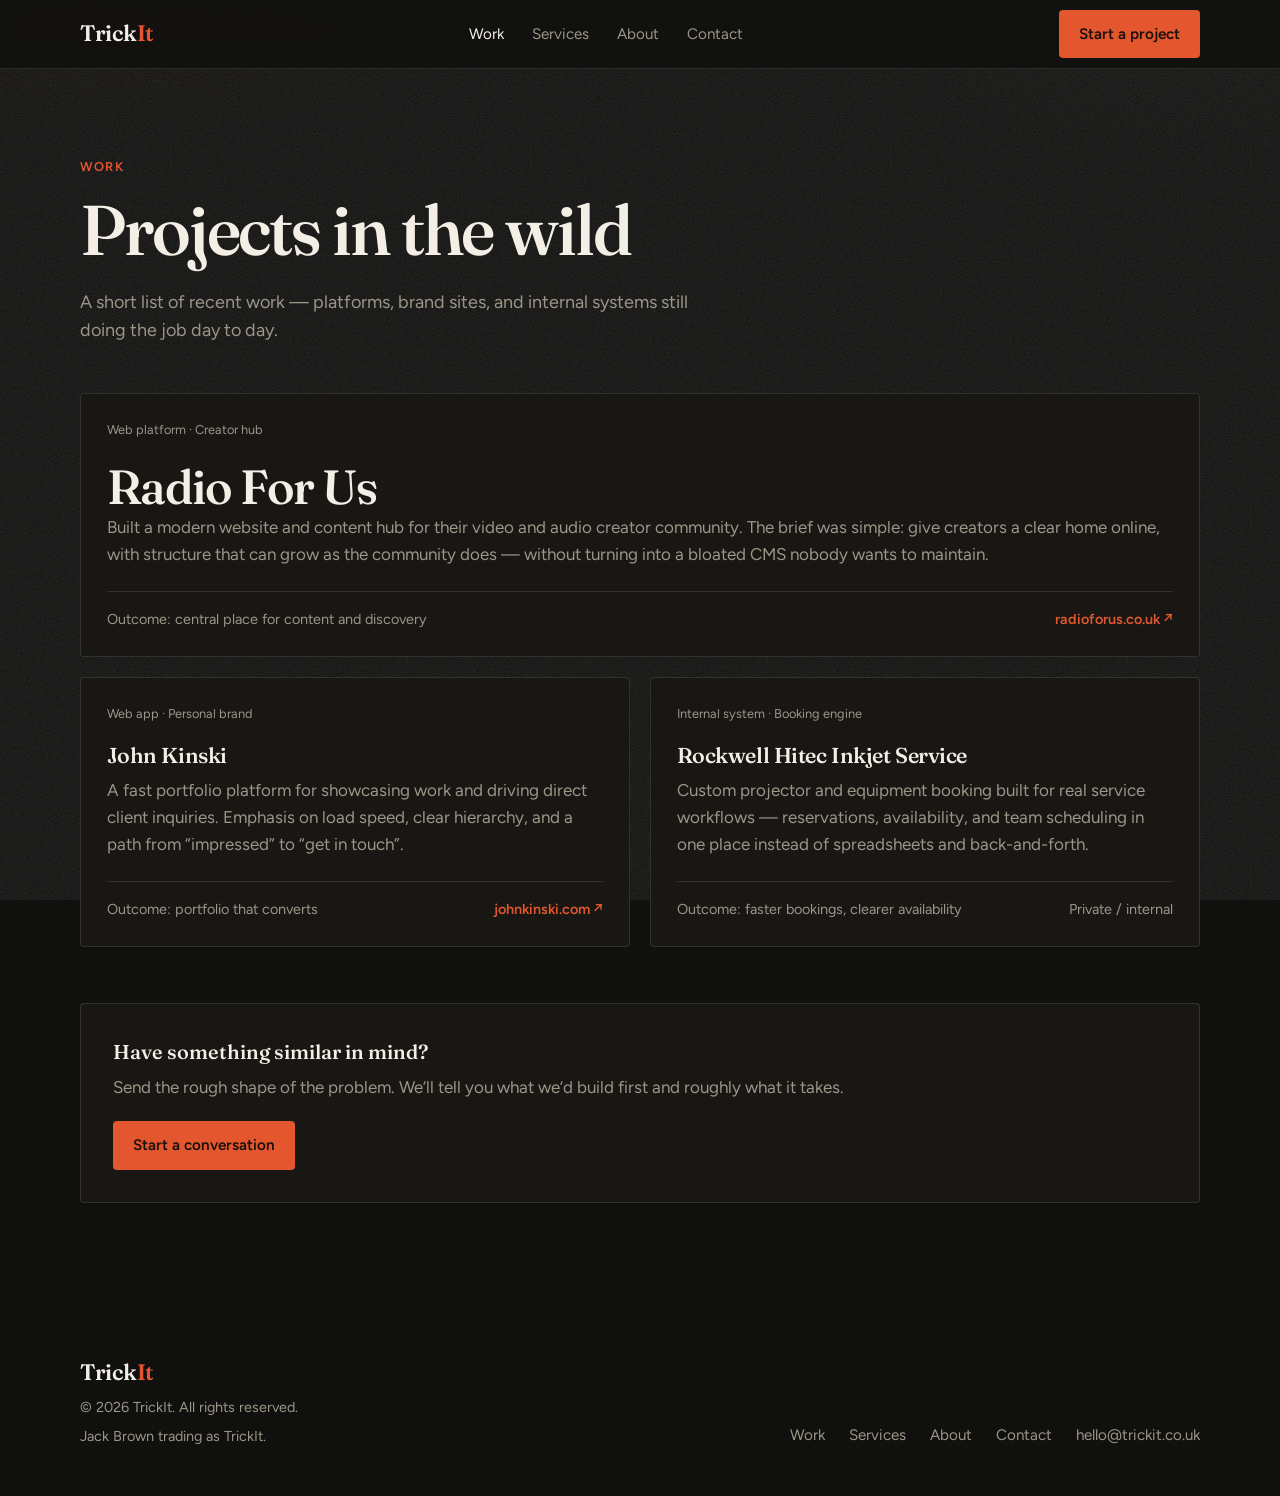
==== work.html @ 83f96be1 "Rebuild TrickIt as a multi-page studio site. Drop the neon single-page template for a warmer editori" ====
<!DOCTYPE html>
<html lang="en-GB">
<head>
  <meta charset="UTF-8" />
  <meta name="viewport" content="width=device-width, initial-scale=1.0" />
  <title>Work — TrickIt</title>
  <meta name="description" content="Selected TrickIt projects: Radio For Us, John Kinski, and Rockwell Hitec booking systems." />
  <meta name="theme-color" content="#10100e" />
  <link rel="preconnect" href="https://fonts.googleapis.com" />
  <link rel="preconnect" href="https://fonts.gstatic.com" crossorigin />
  <link href="https://fonts.googleapis.com/css2?family=Figtree:wght@400;500;600;700&family=Fraunces:opsz,wght@9..144,500;9..144,600&display=swap" rel="stylesheet" />
  <link rel="stylesheet" href="css/styles.css" />
</head>
<body>
  <div class="site">
    <header class="site-header">
      <div class="container nav-row">
        <a class="logo" href="index.html">Trick<span>It</span></a>
        <nav class="nav-desktop" data-nav aria-label="Primary">
          <a href="work.html">Work</a>
          <a href="services.html">Services</a>
          <a href="about.html">About</a>
          <a href="contact.html">Contact</a>
        </nav>
        <div class="nav-actions">
          <a class="btn btn-primary" href="contact.html">Start a project</a>
          <button class="menu-toggle" type="button" data-menu-toggle aria-expanded="false" aria-controls="mobile-nav" aria-label="Open menu">
            <span></span>
          </button>
        </div>
      </div>
      <div class="container">
        <nav id="mobile-nav" class="nav-mobile" data-mobile-nav data-nav aria-label="Mobile">
          <a href="work.html">Work</a>
          <a href="services.html">Services</a>
          <a href="about.html">About</a>
          <a href="contact.html">Contact</a>
          <a class="btn btn-primary" href="contact.html">Start a project</a>
        </nav>
      </div>
    </header>

    <main>
      <section class="page-hero">
        <div class="container reveal">
          <p class="eyebrow">Work</p>
          <h1>Projects in the wild</h1>
          <p class="lede">A short list of recent work — platforms, brand sites, and internal systems still doing the job day to day.</p>
        </div>
      </section>

      <section class="section" style="border-bottom:none; padding-top:1rem">
        <div class="container case-grid">
          <article class="case-card wide reveal" id="radioforus">
            <span class="tag">Web platform · Creator hub</span>
            <h2>Radio For Us</h2>
            <p>
              Built a modern website and content hub for their video and audio creator community.
              The brief was simple: give creators a clear home online, with structure that can grow as the community does —
              without turning into a bloated CMS nobody wants to maintain.
            </p>
            <div class="meta">
              <span>Outcome: central place for content and discovery</span>
              <a href="https://radioforus.co.uk" target="_blank" rel="noopener noreferrer">radioforus.co.uk ↗</a>
            </div>
          </article>

          <article class="case-card reveal" id="johnkinski">
            <span class="tag">Web app · Personal brand</span>
            <h3>John Kinski</h3>
            <p>
              A fast portfolio platform for showcasing work and driving direct client inquiries.
              Emphasis on load speed, clear hierarchy, and a path from “impressed” to “get in touch”.
            </p>
            <div class="meta">
              <span>Outcome: portfolio that converts</span>
              <a href="https://johnkinski.com" target="_blank" rel="noopener noreferrer">johnkinski.com ↗</a>
            </div>
          </article>

          <article class="case-card reveal reveal-delay-1" id="rockwell">
            <span class="tag">Internal system · Booking engine</span>
            <h3>Rockwell Hitec Inkjet Service</h3>
            <p>
              Custom projector and equipment booking built for real service workflows —
              reservations, availability, and team scheduling in one place instead of spreadsheets and back-and-forth.
            </p>
            <div class="meta">
              <span>Outcome: faster bookings, clearer availability</span>
              <span>Private / internal</span>
            </div>
          </article>
        </div>

        <div class="container" style="margin-top:3.5rem">
          <div class="panel reveal">
            <strong>Have something similar in mind?</strong>
            <p>Send the rough shape of the problem. We’ll tell you what we’d build first and roughly what it takes.</p>
            <p style="margin-top:1.25rem"><a class="btn btn-primary" href="contact.html">Start a conversation</a></p>
          </div>
        </div>
      </section>
    </main>

    <footer class="site-footer">
      <div class="container footer-row">
        <div>
          <a class="logo" href="index.html">Trick<span>It</span></a>
          <p class="footer-copy">© 2026 TrickIt. All rights reserved.</p>
          <p class="footer-copy">Jack Brown trading as TrickIt.</p>
        </div>
        <nav class="footer-links" aria-label="Footer">
          <a href="work.html">Work</a>
          <a href="services.html">Services</a>
          <a href="about.html">About</a>
          <a href="contact.html">Contact</a>
          <a href="mailto:hello@trickit.co.uk">hello@trickit.co.uk</a>
        </nav>
      </div>
    </footer>
  </div>
  <script src="js/main.js"></script>
</body>
</html>
---- css/styles.css ----
/* TrickIt — studio site */

:root {
  --bg: #10100e;
  --bg-elevated: #181714;
  --bg-soft: #1e1c18;
  --text: #f3efe6;
  --muted: #9c9588;
  --line: rgba(243, 239, 230, 0.12);
  --line-strong: rgba(243, 239, 230, 0.22);
  --accent: #e4572e;
  --accent-soft: rgba(228, 87, 46, 0.14);
  --accent-ink: #1a0f0b;
  --max: 1120px;
  --radius: 4px;
  --font-display: "Fraunces", Georgia, serif;
  --font-body: "Figtree", system-ui, sans-serif;
}

*,
*::before,
*::after {
  box-sizing: border-box;
}

html {
  scroll-behavior: smooth;
}

body {
  margin: 0;
  min-height: 100vh;
  background: var(--bg);
  color: var(--text);
  font-family: var(--font-body);
  font-size: 1.0625rem;
  line-height: 1.6;
  -webkit-font-smoothing: antialiased;
}

body::before {
  content: "";
  position: fixed;
  inset: 0;
  pointer-events: none;
  z-index: 0;
  opacity: 0.35;
  background:
    radial-gradient(ellipse 70% 45% at 10% -10%, rgba(228, 87, 46, 0.16), transparent 55%),
    radial-gradient(ellipse 50% 40% at 90% 0%, rgba(243, 239, 230, 0.05), transparent 50%),
    url("data:image/svg+xml,%3Csvg viewBox='0 0 200 200' xmlns='http://www.w3.org/2000/svg'%3E%3Cfilter id='n'%3E%3CfeTurbulence type='fractalNoise' baseFrequency='0.85' numOctaves='2' stitchTiles='stitch'/%3E%3C/filter%3E%3Crect width='100%25' height='100%25' filter='url(%23n)' opacity='0.45'/%3E%3C/svg%3E");
  background-size: auto, auto, 180px 180px;
}

img {
  max-width: 100%;
  display: block;
}

a {
  color: inherit;
  text-decoration: none;
}

button,
input,
select,
textarea {
  font: inherit;
  color: inherit;
}

.site {
  position: relative;
  z-index: 1;
}

.container {
  width: min(100% - 2.5rem, var(--max));
  margin-inline: auto;
}

/* Header */
.site-header {
  position: sticky;
  top: 0;
  z-index: 50;
  border-bottom: 1px solid var(--line);
  background: rgba(16, 16, 14, 0.88);
  backdrop-filter: blur(12px);
}

.nav-row {
  display: flex;
  align-items: center;
  justify-content: space-between;
  min-height: 4.25rem;
  gap: 1rem;
}

.logo {
  font-family: var(--font-display);
  font-size: 1.4rem;
  font-weight: 600;
  letter-spacing: -0.02em;
}

.logo span {
  color: var(--accent);
}

.nav-desktop {
  display: none;
  align-items: center;
  gap: 1.75rem;
}

.nav-desktop a {
  font-size: 0.95rem;
  color: var(--muted);
  transition: color 0.2s ease;
}

.nav-desktop a:hover,
.nav-desktop a[aria-current="page"] {
  color: var(--text);
}

.nav-actions {
  display: flex;
  align-items: center;
  gap: 0.75rem;
}

.menu-toggle {
  display: inline-flex;
  align-items: center;
  justify-content: center;
  width: 2.5rem;
  height: 2.5rem;
  border: 1px solid var(--line);
  border-radius: var(--radius);
  background: transparent;
  cursor: pointer;
}

.menu-toggle span,
.menu-toggle span::before,
.menu-toggle span::after {
  display: block;
  width: 1rem;
  height: 1.5px;
  background: var(--text);
  position: relative;
  transition: transform 0.2s ease, opacity 0.2s ease;
}

.menu-toggle span::before,
.menu-toggle span::after {
  content: "";
  position: absolute;
  left: 0;
}

.menu-toggle span::before { top: -5px; }
.menu-toggle span::after { top: 5px; }

.menu-toggle[aria-expanded="true"] span {
  background: transparent;
}

.menu-toggle[aria-expanded="true"] span::before {
  top: 0;
  transform: rotate(45deg);
}

.menu-toggle[aria-expanded="true"] span::after {
  top: 0;
  transform: rotate(-45deg);
}

.nav-mobile {
  display: none;
  border-top: 1px solid var(--line);
  padding: 0.75rem 0 1.25rem;
}

.nav-mobile.open {
  display: block;
}

.nav-mobile a {
  display: block;
  padding: 0.75rem 0;
  color: var(--muted);
  border-bottom: 1px solid var(--line);
}

.nav-mobile a:hover,
.nav-mobile a[aria-current="page"] {
  color: var(--text);
}

.nav-mobile .btn {
  margin-top: 1rem;
  width: 100%;
}

.nav-actions .btn {
  display: none;
}

@media (min-width: 860px) {
  .nav-desktop { display: flex; }
  .menu-toggle { display: none; }
  .nav-actions .btn { display: inline-flex; }
  .nav-mobile,
  .nav-mobile.open { display: none; }
}

/* Buttons */
.btn {
  display: inline-flex;
  align-items: center;
  justify-content: center;
  gap: 0.5rem;
  min-height: 2.75rem;
  padding: 0.7rem 1.2rem;
  border-radius: var(--radius);
  border: 1px solid transparent;
  font-size: 0.95rem;
  font-weight: 600;
  cursor: pointer;
  transition: background 0.2s ease, color 0.2s ease, border-color 0.2s ease, transform 0.2s ease;
}

.btn:hover {
  transform: translateY(-1px);
}

.btn-primary {
  background: var(--accent);
  color: var(--accent-ink);
}

.btn-primary:hover {
  background: #f06a42;
}

.btn-secondary {
  background: transparent;
  border-color: var(--line-strong);
  color: var(--text);
}

.btn-secondary:hover {
  border-color: var(--text);
  background: rgba(243, 239, 230, 0.04);
}

.btn-ghost {
  background: transparent;
  color: var(--muted);
  padding-inline: 0.4rem;
}

.btn-ghost:hover {
  color: var(--text);
}

/* Typography */
.eyebrow {
  margin: 0 0 0.85rem;
  font-size: 0.8rem;
  font-weight: 600;
  letter-spacing: 0.12em;
  text-transform: uppercase;
  color: var(--accent);
}

h1, h2, h3, .display {
  font-family: var(--font-display);
  font-weight: 550;
  letter-spacing: -0.03em;
  line-height: 1.12;
  margin: 0;
}

h1, .display {
  font-size: clamp(2.6rem, 6vw, 4.4rem);
}

h2 {
  font-size: clamp(2rem, 4vw, 3rem);
}

h3 {
  font-size: 1.35rem;
  letter-spacing: -0.02em;
}

.lede {
  margin: 1.1rem 0 0;
  max-width: 36rem;
  color: var(--muted);
  font-size: 1.125rem;
}

.section {
  padding: clamp(4.5rem, 10vw, 7rem) 0;
  border-bottom: 1px solid var(--line);
}

.section-head {
  max-width: 36rem;
  margin-bottom: 2.75rem;
}

.section-head p {
  margin: 0.9rem 0 0;
  color: var(--muted);
}

/* Hero */
.hero {
  position: relative;
  min-height: calc(100vh - 4.25rem);
  display: flex;
  align-items: flex-end;
  padding: clamp(4rem, 12vw, 7rem) 0 clamp(3.5rem, 8vw, 5rem);
  overflow: hidden;
}

.hero-stage {
  position: absolute;
  inset: 0;
  background:
    linear-gradient(180deg, transparent 20%, var(--bg) 92%),
    linear-gradient(120deg, rgba(228, 87, 46, 0.18), transparent 45%),
    repeating-linear-gradient(
      -12deg,
      transparent,
      transparent 28px,
      rgba(243, 239, 230, 0.03) 28px,
      rgba(243, 239, 230, 0.03) 29px
    );
}

.hero-inner {
  position: relative;
  width: min(100% - 2.5rem, var(--max));
  margin-inline: auto;
}

.hero .brand-mark {
  font-family: var(--font-display);
  font-size: clamp(1.1rem, 2vw, 1.35rem);
  font-weight: 600;
  margin-bottom: 1.25rem;
}

.hero .brand-mark span {
  color: var(--accent);
}

.hero-actions {
  display: flex;
  flex-wrap: wrap;
  gap: 0.75rem;
  margin-top: 2rem;
}

.hero-meta {
  margin-top: 2.5rem;
  padding-top: 1.25rem;
  border-top: 1px solid var(--line);
  color: var(--muted);
  font-size: 0.95rem;
  max-width: 28rem;
}

/* Reveal motion */
.reveal {
  opacity: 0;
  transform: translateY(18px);
  transition: opacity 0.7s ease, transform 0.7s ease;
}

.reveal.visible {
  opacity: 1;
  transform: none;
}

.reveal-delay-1 { transition-delay: 0.1s; }
.reveal-delay-2 { transition-delay: 0.2s; }

/* Split / grids */
.split {
  display: grid;
  gap: 2.5rem;
}

@media (min-width: 860px) {
  .split-2 {
    grid-template-columns: 1.05fr 0.95fr;
    gap: 4rem;
    align-items: start;
  }
}

.stack {
  display: grid;
  gap: 1rem;
}

.work-list,
.service-list {
  display: grid;
  gap: 0;
  border-top: 1px solid var(--line);
}

.work-item,
.service-item {
  display: grid;
  gap: 0.75rem;
  padding: 1.6rem 0;
  border-bottom: 1px solid var(--line);
  transition: background 0.2s ease;
}

.work-item:hover,
.service-item:hover {
  background: rgba(243, 239, 230, 0.02);
}

@media (min-width: 720px) {
  .work-item {
    grid-template-columns: 1.1fr 1.4fr auto;
    align-items: baseline;
    gap: 1.5rem;
  }

  .service-item {
    grid-template-columns: 2rem 1fr 1.4fr;
    align-items: start;
    gap: 1.5rem;
  }
}

.work-item h3,
.service-item h3 {
  margin: 0;
}

.work-item p,
.service-item p {
  margin: 0;
  color: var(--muted);
  font-size: 0.98rem;
}

.tag {
  display: inline-block;
  font-size: 0.8rem;
  color: var(--muted);
}

.work-link {
  font-size: 0.9rem;
  font-weight: 600;
  color: var(--accent);
  white-space: nowrap;
}

.index {
  font-family: var(--font-display);
  color: var(--accent);
  font-size: 1rem;
}

/* Panels */
.panel {
  background: var(--bg-elevated);
  border: 1px solid var(--line);
  border-radius: var(--radius);
  padding: clamp(1.4rem, 3vw, 2rem);
}

.panel strong {
  display: block;
  font-family: var(--font-display);
  font-size: 1.25rem;
  font-weight: 550;
  margin-bottom: 0.35rem;
}

.panel p {
  margin: 0;
  color: var(--muted);
}

.stat-row {
  display: grid;
  gap: 1rem;
  margin-top: 1.5rem;
}

@media (min-width: 640px) {
  .stat-row {
    grid-template-columns: repeat(3, 1fr);
  }
}

.stat {
  padding-top: 1rem;
  border-top: 1px solid var(--line);
}

.stat b {
  display: block;
  font-family: var(--font-display);
  font-size: 1.6rem;
  font-weight: 550;
}

.stat span {
  color: var(--muted);
  font-size: 0.9rem;
}

/* Process */
.process {
  display: grid;
  gap: 1.25rem;
}

@media (min-width: 800px) {
  .process {
    grid-template-columns: repeat(3, 1fr);
  }
}

.process article {
  padding: 1.4rem 0 0;
  border-top: 2px solid var(--accent);
}

.process h3 {
  margin: 0 0 0.6rem;
}

.process p {
  margin: 0;
  color: var(--muted);
  font-size: 0.98rem;
}

/* Case study detail blocks */
.case-grid {
  display: grid;
  gap: 1.25rem;
}

@media (min-width: 860px) {
  .case-grid {
    grid-template-columns: repeat(2, 1fr);
  }

  .case-grid .wide {
    grid-column: 1 / -1;
  }
}

.case-card {
  display: flex;
  flex-direction: column;
  min-height: 100%;
  padding: 1.6rem;
  border: 1px solid var(--line);
  border-radius: var(--radius);
  background: var(--bg-elevated);
  transition: border-color 0.2s ease, transform 0.2s ease;
}

.case-card:hover {
  border-color: var(--line-strong);
  transform: translateY(-2px);
}

.case-card .tag {
  margin-bottom: 1.25rem;
}

.case-card h3 {
  margin-bottom: 0.5rem;
}

.case-card p {
  margin: 0;
  color: var(--muted);
  flex: 1;
}

.case-card .meta {
  margin-top: 1.4rem;
  padding-top: 1rem;
  border-top: 1px solid var(--line);
  display: flex;
  justify-content: space-between;
  gap: 1rem;
  font-size: 0.9rem;
  color: var(--muted);
}

.case-card .meta a {
  color: var(--accent);
  font-weight: 600;
}

/* Forms */
.form {
  display: grid;
  gap: 1rem;
}

.form-row {
  display: grid;
  gap: 1rem;
}

@media (min-width: 640px) {
  .form-row.two {
    grid-template-columns: 1fr 1fr;
  }
}

label {
  display: grid;
  gap: 0.45rem;
  font-size: 0.92rem;
  color: var(--muted);
}

input,
select,
textarea {
  width: 100%;
  border: 1px solid var(--line);
  border-radius: var(--radius);
  background: var(--bg);
  padding: 0.8rem 0.9rem;
  outline: none;
  transition: border-color 0.2s ease;
}

input:focus,
select:focus,
textarea:focus {
  border-color: var(--accent);
}

textarea {
  min-height: 140px;
  resize: vertical;
}

.form-note {
  margin: 0;
  color: var(--muted);
  font-size: 0.9rem;
}

.form-status {
  min-height: 1.25rem;
  margin: 0;
  font-size: 0.9rem;
}

.form-status.ok { color: #b7d4a8; }
.form-status.err { color: #e89a8a; }

.contact-list {
  display: grid;
  gap: 1rem;
  margin-top: 2rem;
}

.contact-list a,
.contact-list p {
  margin: 0;
  display: flex;
  flex-direction: column;
  gap: 0.2rem;
}

.contact-list span {
  color: var(--muted);
  font-size: 0.85rem;
}

.contact-list strong {
  font-weight: 600;
}

/* Page hero (inner pages) */
.page-hero {
  padding: clamp(3.5rem, 8vw, 5.5rem) 0 2rem;
}

.page-hero .lede {
  max-width: 40rem;
}

/* Footer */
.site-footer {
  padding: 2.5rem 0 3rem;
}

.footer-row {
  display: flex;
  flex-direction: column;
  gap: 1.25rem;
}

@media (min-width: 720px) {
  .footer-row {
    flex-direction: row;
    justify-content: space-between;
    align-items: end;
  }
}

.footer-links {
  display: flex;
  flex-wrap: wrap;
  gap: 1rem 1.5rem;
}

.footer-links a {
  color: var(--muted);
  font-size: 0.95rem;
}

.footer-links a:hover {
  color: var(--text);
}

.footer-copy {
  margin: 0.35rem 0 0;
  color: var(--muted);
  font-size: 0.9rem;
}

/* Utilities */
.mt-0 { margin-top: 0; }
.sr-only {
  position: absolute;
  width: 1px;
  height: 1px;
  padding: 0;
  margin: -1px;
  overflow: hidden;
  clip: rect(0, 0, 0, 0);
  border: 0;
}
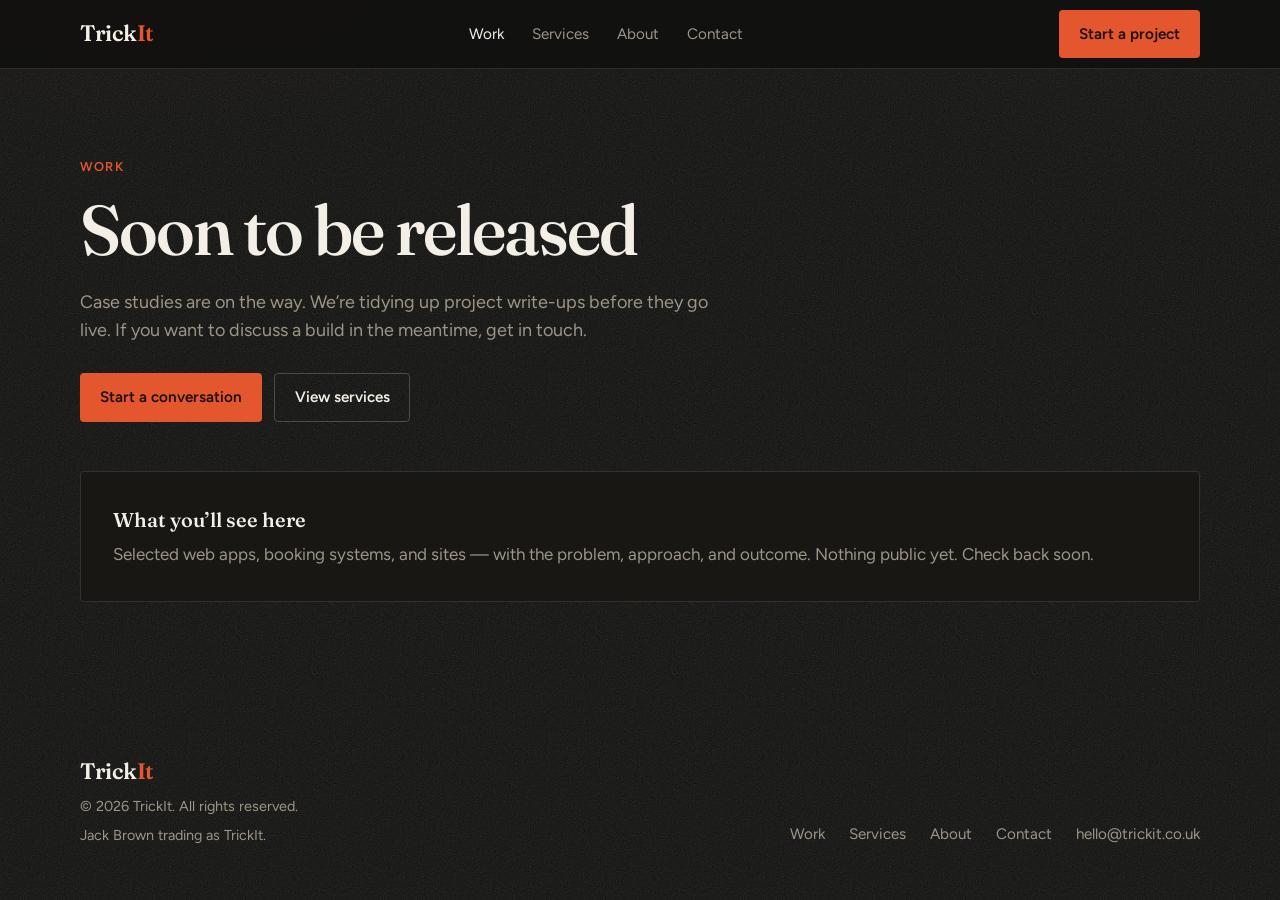
==== commit 558b5aeb: "Hide project case studies until they are ready to publish. Replace named portfolio items with a soon" ====
--- a/work.html
+++ b/work.html
@@ -4,7 +4,7 @@
   <meta charset="UTF-8" />
   <meta name="viewport" content="width=device-width, initial-scale=1.0" />
   <title>Work — TrickIt</title>
-  <meta name="description" content="Selected TrickIt projects: Radio For Us, John Kinski, and Rockwell Hitec booking systems." />
+  <meta name="description" content="TrickIt case studies — soon to be released." />
   <meta name="theme-color" content="#10100e" />
   <link rel="preconnect" href="https://fonts.googleapis.com" />
   <link rel="preconnect" href="https://fonts.gstatic.com" crossorigin />
@@ -44,59 +44,26 @@
       <section class="page-hero">
         <div class="container reveal">
           <p class="eyebrow">Work</p>
-          <h1>Projects in the wild</h1>
-          <p class="lede">A short list of recent work — platforms, brand sites, and internal systems still doing the job day to day.</p>
+          <h1>Soon to be released</h1>
+          <p class="lede">
+            Case studies are on the way. We’re tidying up project write-ups before they go live.
+            If you want to discuss a build in the meantime, get in touch.
+          </p>
+          <p style="margin-top:1.75rem">
+            <a class="btn btn-primary" href="contact.html">Start a conversation</a>
+            <a class="btn btn-secondary" href="services.html" style="margin-left:0.5rem">View services</a>
+          </p>
         </div>
       </section>
 
-      <section class="section" style="border-bottom:none; padding-top:1rem">
-        <div class="container case-grid">
-          <article class="case-card wide reveal" id="radioforus">
-            <span class="tag">Web platform · Creator hub</span>
-            <h2>Radio For Us</h2>
+      <section class="section" style="border-bottom:none; padding-top:0">
+        <div class="container">
+          <div class="panel reveal">
+            <strong>What you’ll see here</strong>
             <p>
-              Built a modern website and content hub for their video and audio creator community.
-              The brief was simple: give creators a clear home online, with structure that can grow as the community does —
-              without turning into a bloated CMS nobody wants to maintain.
+              Selected web apps, booking systems, and sites — with the problem, approach, and outcome.
+              Nothing public yet. Check back soon.
             </p>
-            <div class="meta">
-              <span>Outcome: central place for content and discovery</span>
-              <a href="https://radioforus.co.uk" target="_blank" rel="noopener noreferrer">radioforus.co.uk ↗</a>
-            </div>
-          </article>
-
-          <article class="case-card reveal" id="johnkinski">
-            <span class="tag">Web app · Personal brand</span>
-            <h3>John Kinski</h3>
-            <p>
-              A fast portfolio platform for showcasing work and driving direct client inquiries.
-              Emphasis on load speed, clear hierarchy, and a path from “impressed” to “get in touch”.
-            </p>
-            <div class="meta">
-              <span>Outcome: portfolio that converts</span>
-              <a href="https://johnkinski.com" target="_blank" rel="noopener noreferrer">johnkinski.com ↗</a>
-            </div>
-          </article>
-
-          <article class="case-card reveal reveal-delay-1" id="rockwell">
-            <span class="tag">Internal system · Booking engine</span>
-            <h3>Rockwell Hitec Inkjet Service</h3>
-            <p>
-              Custom projector and equipment booking built for real service workflows —
-              reservations, availability, and team scheduling in one place instead of spreadsheets and back-and-forth.
-            </p>
-            <div class="meta">
-              <span>Outcome: faster bookings, clearer availability</span>
-              <span>Private / internal</span>
-            </div>
-          </article>
-        </div>
-
-        <div class="container" style="margin-top:3.5rem">
-          <div class="panel reveal">
-            <strong>Have something similar in mind?</strong>
-            <p>Send the rough shape of the problem. We’ll tell you what we’d build first and roughly what it takes.</p>
-            <p style="margin-top:1.25rem"><a class="btn btn-primary" href="contact.html">Start a conversation</a></p>
           </div>
         </div>
       </section>
